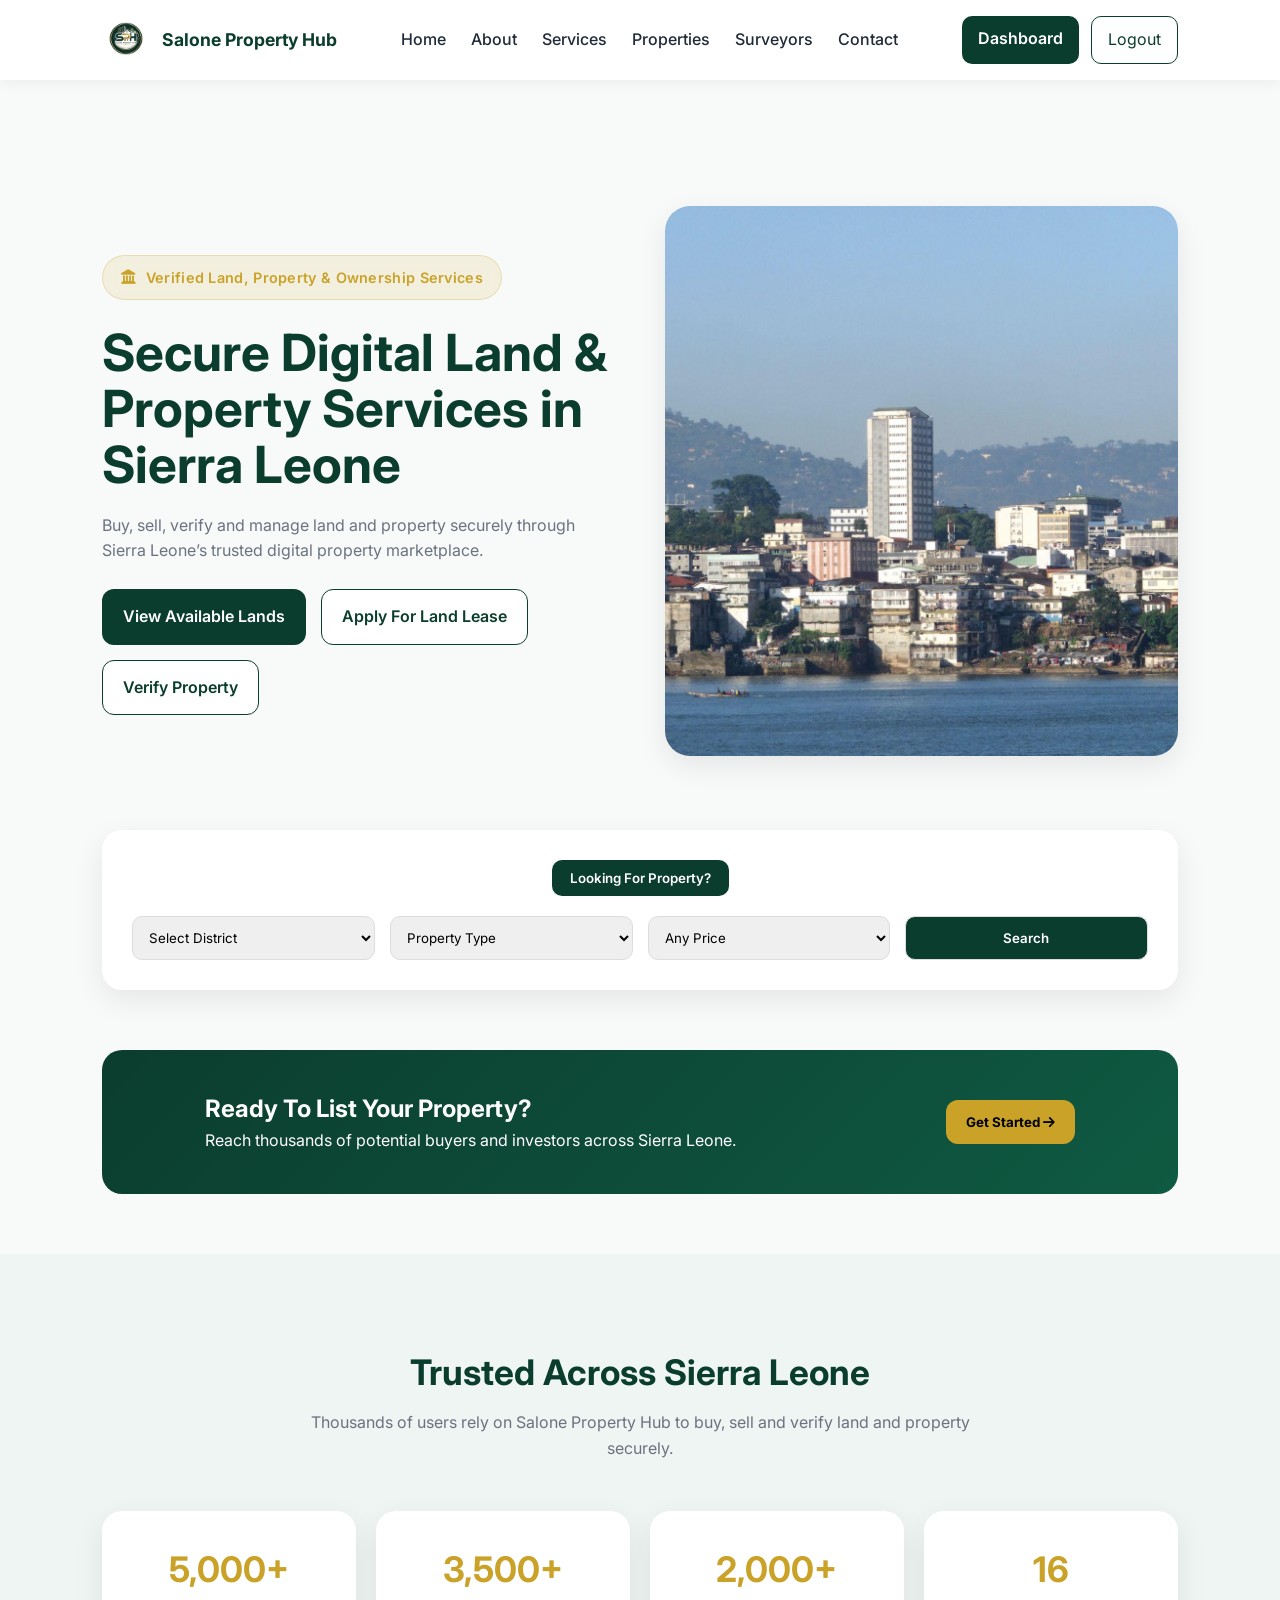
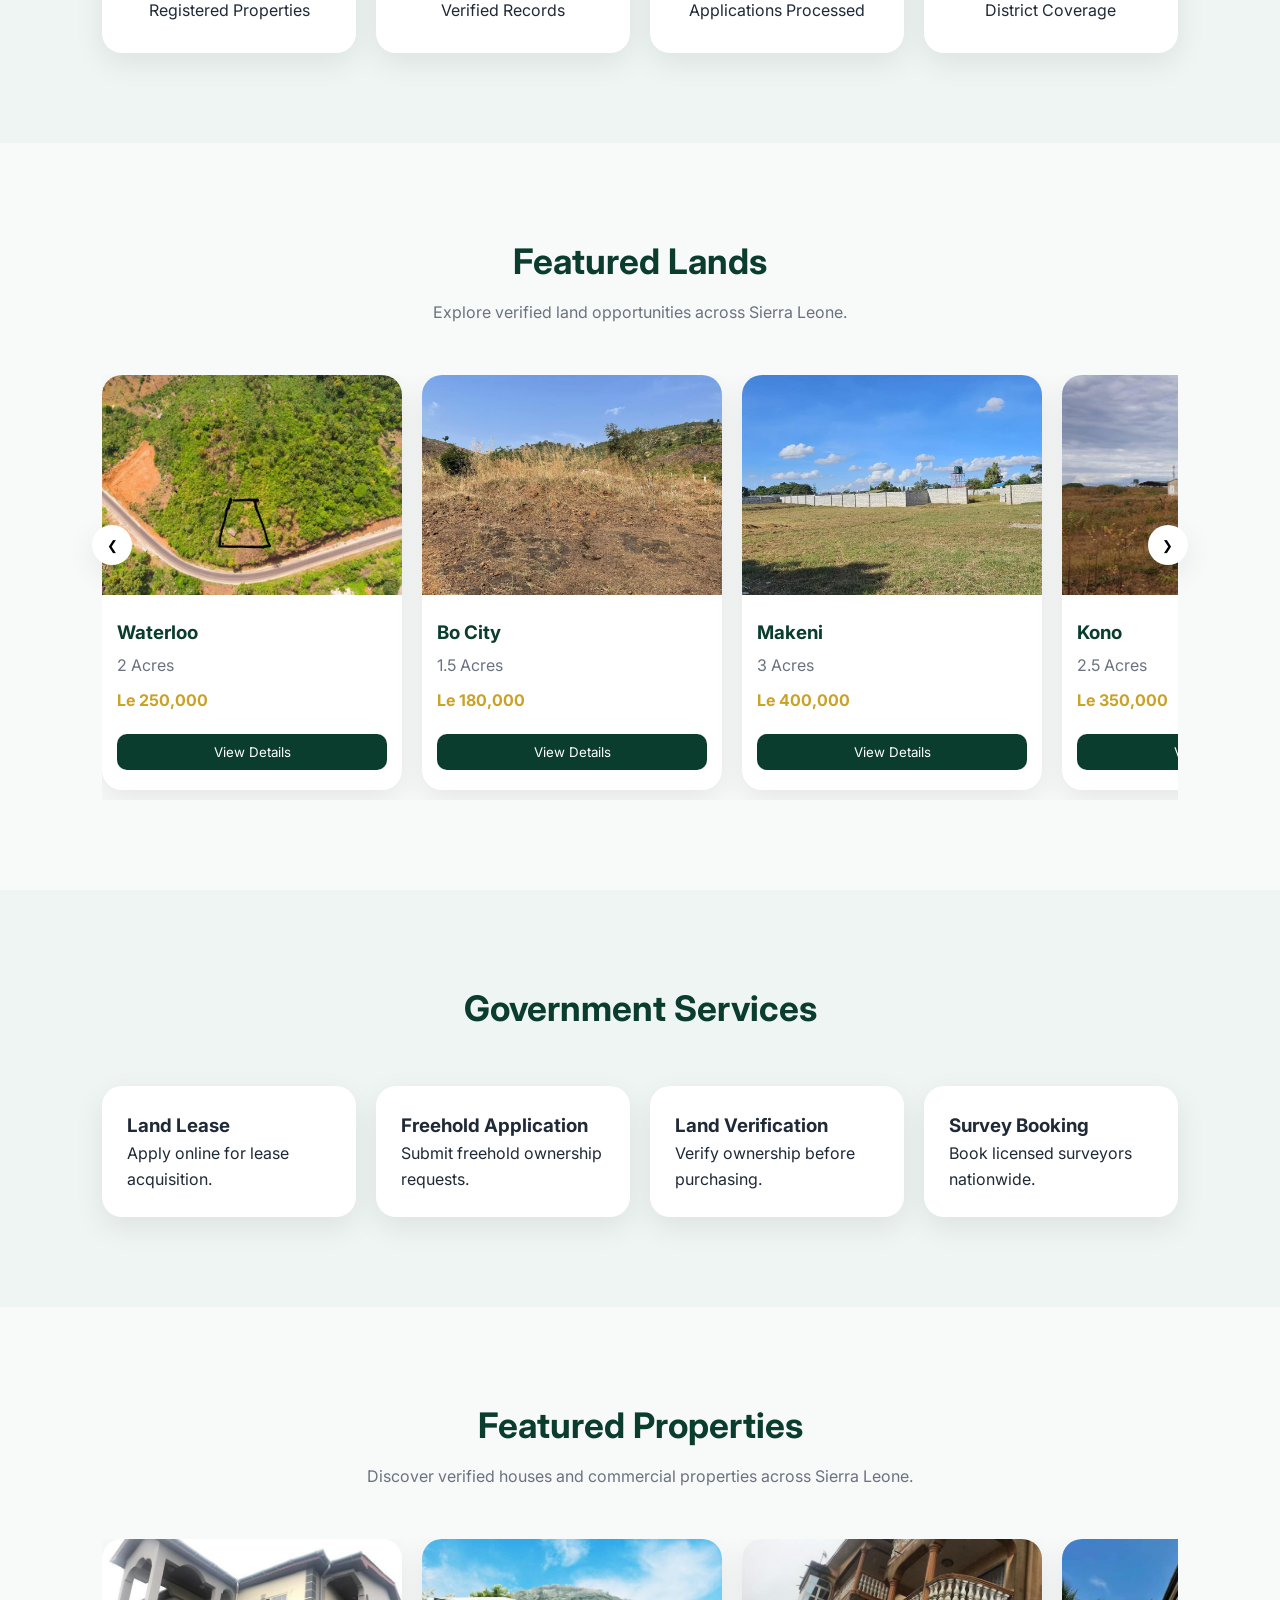
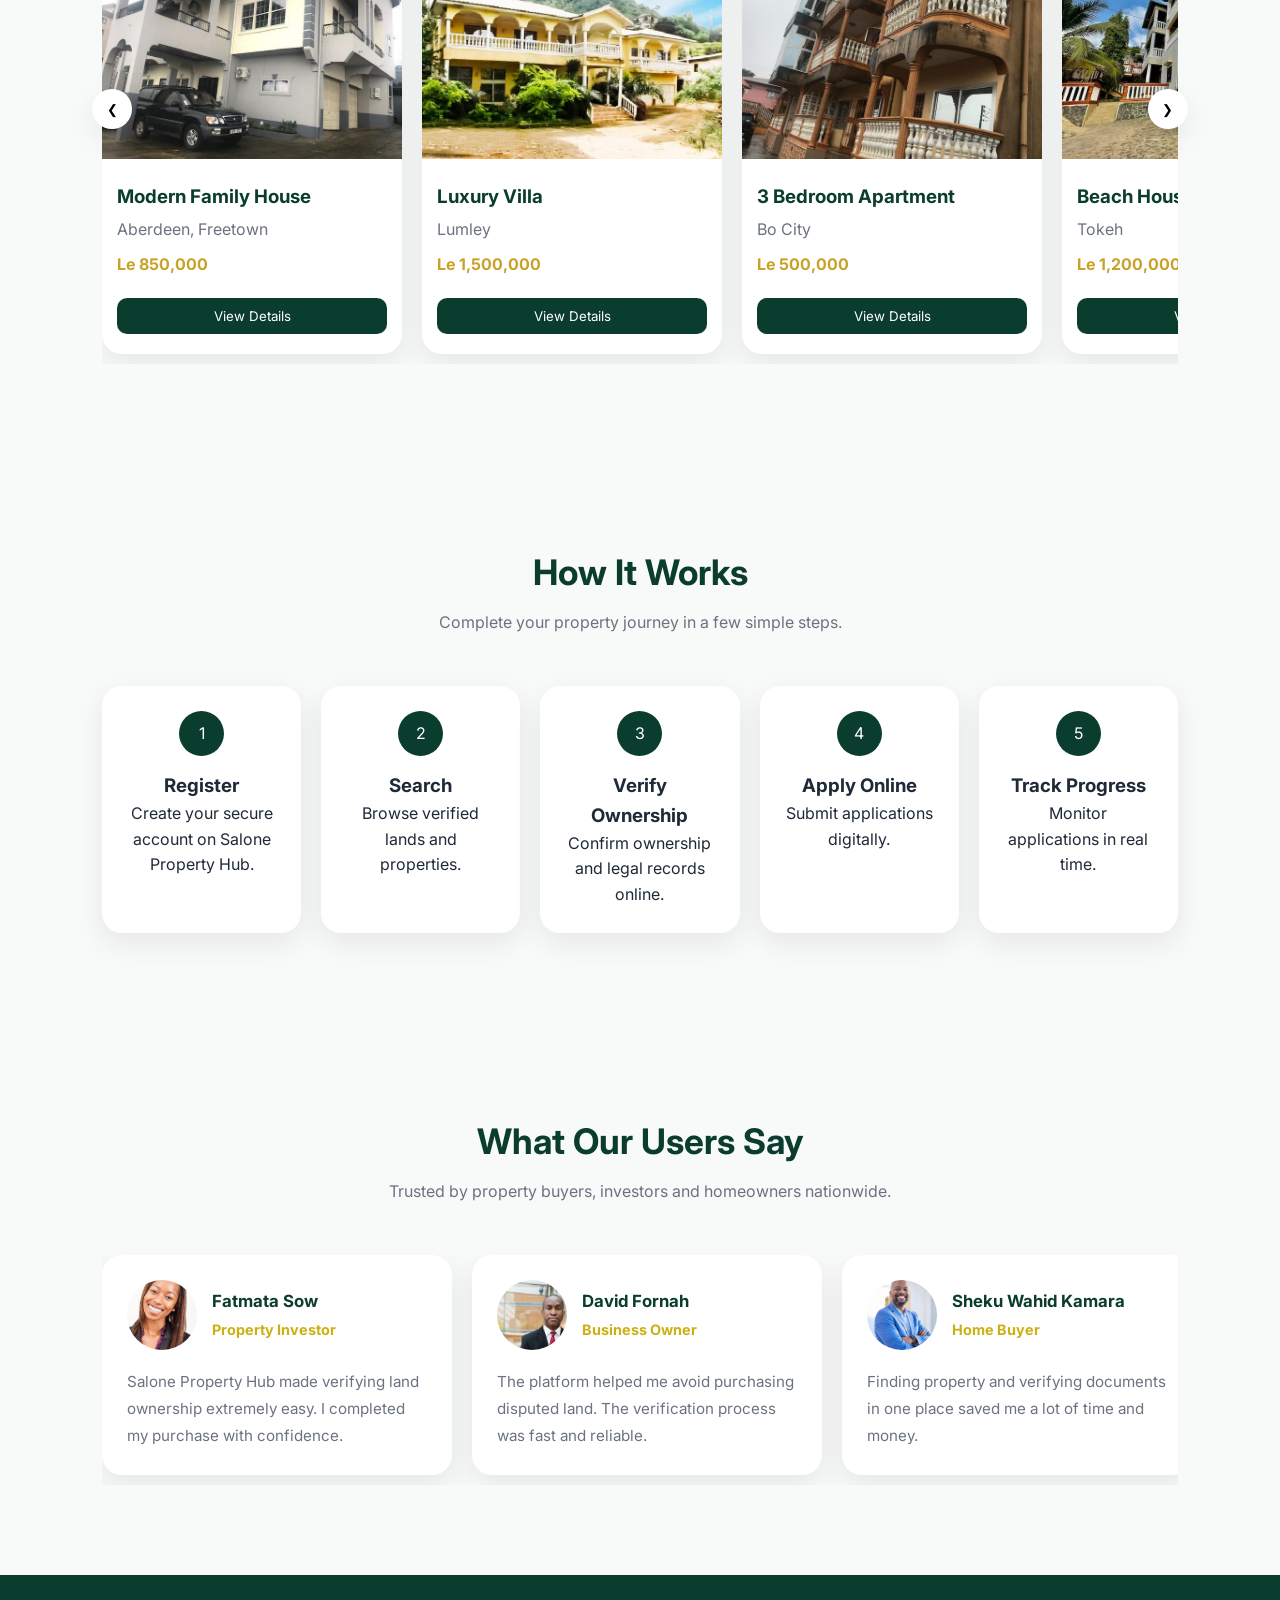
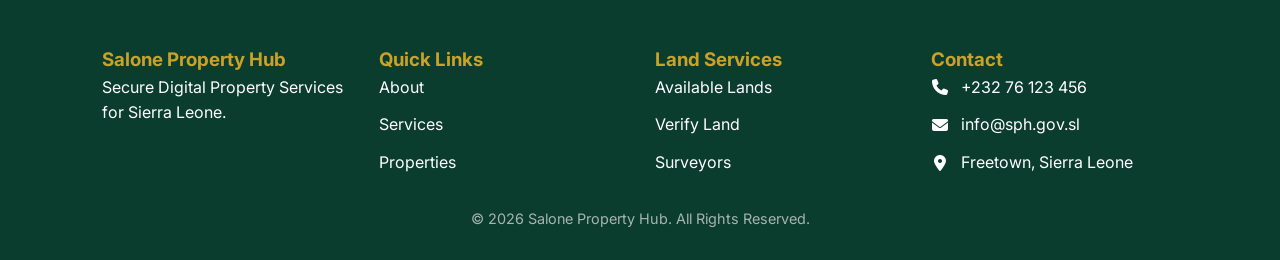
==== index.html @ 492e8870 "Complete Salone Property Hub platform with responsive pages, property listings, surveyor directory, " ====
<!DOCTYPE html>
<html lang="en">
<head>
    <meta charset="UTF-8">
    <meta name="viewport" content="width=device-width, initial-scale=1.0">
    <title>Salone Property Hub | Home</title>

    <link rel="stylesheet" href="css/index.css">
    <link rel="stylesheet" href="https://cdnjs.cloudflare.com/ajax/libs/font-awesome/6.5.1/css/all.min.css">
    <link href="https://fonts.googleapis.com/css2?family=Inter:wght@300;400;500;600;700;800&display=swap" rel="stylesheet">
</head>
<body>

<!-- ================= NAVBAR ================= -->

<header>

    <nav class="navbar">

        <a href="index.html" class="logo-area">
            <img src="images/logo.png" alt="SPH Logo">
            <span>Salone Property Hub</span>
        </a>

        <button class="hamburger" aria-label="Toggle navigation">
            <span></span>
            <span></span>
            <span></span>
        </button>

        <ul class="nav-links">
            <li><a class="hov" href="index.html" class="active">Home</a></li>
            <li><a class="hov" href="about.html">About</a></li>
            <li><a class="hov" href="services.html">Services</a></li>
            <li><a class="hov" href="properties.html">Properties</a></li>
            <li><a class="hov" href="surveyors.html">Surveyors</a></li>
            <li><a class="hov" href="contact.html">Contact</a></li>
            <li class="nav-buttons-mobile">
                <a href="#" class="dashboard-btn">Dashboard</a>
                <a href="login.html" class="logout-btn">Logout</a>
            </li>
        </ul>

        <div class="nav-buttons">
            <a href="#" class="dashboard-btn">Dashboard</a>
            <a href="login.html" class="logout-btn">Logout</a>
        </div>

    </nav>

</header>

<!-- ================= HERO ================= -->

<section class="hero">

    <div class="hero-content">

        <span class="hero-badge">
            <i class="fa-solid fa-landmark"></i>
            Verified Land, Property & Ownership Services
        </span>

        <h1>
            Secure Digital Land & Property Services
            in Sierra Leone
        </h1>

        <p>
            Buy, sell, verify and manage land and property securely through Sierra Leone’s trusted digital property marketplace.
        </p>

        <div class="hero-buttons">

            <a href="#featured-lands" class="primary-btn">
                View Available Lands
            </a>

            <a href="services.html" class="secondary-btn">
                Apply For Land Lease
            </a>

            <a href="verify.html" class="secondary-btn">
                Verify Property
            </a>

        </div>

    </div>

    <div class="hero-image">
        <img src="./images/home/hero 3.jpg" alt="Sierra Leone Landscape">
    </div>

</section>

<!-- ================= SEARCH SECTION ================= -->

<section class="property-search">

    <div class="search-tabs">
        <button class="active">
            Looking For Property?
        </button>
    </div>

    <div class="search-form">

        <select>
            <option>Select District</option>
            <option>Western Urban</option>
            <option>Western Rural</option>
            <option>Bo</option>
            <option>Bombali</option>
            <option>Bonthe</option>
            <option>Falaba</option>
            <option>Kailahun</option>
            <option>Kambia</option>
            <option>Karene</option>
            <option>Kenema</option>
            <option>Koinadugu</option>
            <option>Kono</option>
            <option>Moyamba</option>
            <option>Port Loko</option>
            <option>Pujehun</option>
            <option>Tonkolili</option>
        </select>

        <select>
            <option>Property Type</option>
            <option>Land</option>
            <option>House</option>
        </select>

        <select>
            <option>Any Price</option>
            <option>Below Le 100,000</option>
            <option>Le 100,000 - 500,000</option>
            <option>Le 500,000+</option>
        </select>

        <button class="search-btn">
            Search
        </button>

    </div>

</section>

<!-- ================= LIST PROPERTY CTA ================= -->

<section class="list-property">

    <div>
        <h2>Ready To List Your Property?</h2>

        <p>
            Reach thousands of potential buyers and investors across Sierra Leone.
        </p>
    </div>

    <button id="openListingModal">
        Get Started
        <i class="fa-solid fa-arrow-right"></i>
    </button>

</section>

<!-- ================= STATS ================= -->

<section class="stats-wrapper">

    <div class="section-header">

        <h2>Trusted Across Sierra Leone</h2>

        <p>
            Thousands of users rely on Salone Property Hub to buy, sell and verify land and property securely.
        </p>

    </div>

    <div class="stats-section">

        <div class="stat-card">
            <h2>5,000+</h2>
            <p>Registered Properties</p>
        </div>

        <div class="stat-card">
            <h2>3,500+</h2>
            <p>Verified Records</p>
        </div>

        <div class="stat-card">
            <h2>2,000+</h2>
            <p>Applications Processed</p>
        </div>

        <div class="stat-card">
            <h2>16</h2>
            <p>District Coverage</p>
        </div>

    </div>

</section>

<!-- ================= FEATURED LANDS ================= -->

<section id="featured-lands" class="featured-lands">

    <div class="section-header">

        <h2>Featured Lands</h2>

        <p>
            Explore verified land opportunities across Sierra Leone.
        </p>

    </div>

    <div class="slider-wrapper">

        <button class="slide-btn land-prev">
            &#10094;
        </button>

        <div class="land-slider">

            <!-- LAND 1 -->
            <div class="land-card">
                <img src="./images/home/land 1.jpg" alt="">
                <h3>Waterloo</h3>
                <p>2 Acres</p>
                <span>Le 250,000</span>
                <button class="details-btn">View Details</button>
            </div>

            <!-- LAND 2 -->
            <div class="land-card">
                <img src="./images/home/land 2.jpg" alt="">
                <h3>Bo City</h3>
                <p>1.5 Acres</p>
                <span>Le 180,000</span>
                <button class="details-btn">View Details</button>
            </div>

            <!-- LAND 3 -->
            <div class="land-card">
                <img src="./images/home/land 3.jpg" alt="">
                <h3>Makeni</h3>
                <p>3 Acres</p>
                <span>Le 400,000</span>
                <button class="details-btn">View Details</button>
            </div>

            <!-- LAND 4 -->
            <div class="land-card">
                <img src="./images/home/land 4.jpg" alt="">
                <h3>Kono</h3>
                <p>2.5 Acres</p>
                <span>Le 350,000</span>
                <button class="details-btn">View Details</button>
            </div>

            <!-- LAND 5 -->
            <div class="land-card">
                <img src="./images/home/land 5.jpg" alt="">
                <h3>Kenema</h3>
                <p>4 Acres</p>
                <span>Le 450,000</span>
                <button class="details-btn">View Details</button>
            </div>

            <!-- LAND 6 -->
            <div class="land-card">
                <img src="./images/home/land 6.jpg" alt="">
                <h3>Port Loko</h3>
                <p>1 Acre</p>
                <span>Le 150,000</span>
                <button class="details-btn">View Details</button>
            </div>

        </div>

        <button class="slide-btn land-next">
            &#10095;
        </button>

    </div>

</section>

<!-- ================= GOVERNMENT SERVICES ================= -->

<section class="services-section">

    <div class="section-header">
        <h2>Government Services</h2>
    </div>

    <div class="services-grid">

        <div class="service-card">
            <h3>Land Lease</h3>
            <p>Apply online for lease acquisition.</p>
        </div>

        <div class="service-card">
            <h3>Freehold Application</h3>
            <p>Submit freehold ownership requests.</p>
        </div>

        <div class="service-card">
            <h3>Land Verification</h3>
            <p>Verify ownership before purchasing.</p>
        </div>

        <div class="service-card">
            <h3>Survey Booking</h3>
            <p>Book licensed surveyors nationwide.</p>
        </div>

    </div>

</section>

<!-- ================= FEATURED PROPERTIES ================= -->

<section class="featured-properties">

    <div class="section-header">

        <h2>Featured Properties</h2>
        <p>
            Discover verified houses and commercial properties across Sierra Leone.
        </p>
        
        <a  href="properties.html" class="view-more">
            View More →
        </a>

    </div>

    <div class="slider-wrapper">

        <button class="slide-btn property-prev">
            &#10094;
        </button>

        <div class="property-slider">

            <div class="property-card">
                <img src="images/home/property 1.jpg" alt="">
                <h3>Modern Family House</h3>
                <p>Aberdeen, Freetown</p>
                <span>Le 850,000</span>
                <button class="details-btn">View Details</button>
            </div>

            <div class="property-card">
                <img src="images/home/property 2.jpg" alt="">
                <h3>Luxury Villa</h3>
                <p>Lumley</p>
                <span>Le 1,500,000</span>
                <button class="details-btn">View Details</button>
            </div>

            <div class="property-card">
                <img src="images/home/property 3.jpg" alt="">
                <h3>3 Bedroom Apartment</h3>
                <p>Bo City</p>
                <span>Le 500,000</span>
                <button class="details-btn">View Details</button>
            </div>

            <div class="property-card">
                <img src="images/home/property 4.jpg" alt="">
                <h3>Beach House</h3>
                <p>Tokeh</p>
                <span>Le 1,200,000</span>
                <button class="details-btn">View Details</button>
            </div>

            <div class="property-card">
                <img src="images/home/property 5.jpg" alt="">
                <h3>Executive Duplex</h3>
                <p>Hill Station</p>
                <span>Le 950,000</span>
                <button class="details-btn">View Details</button>
            </div>

            <div class="property-card">
                <img src="images/home/property 6.jpg" alt="">
                <h3>Commercial Building</h3>
                <p>Central Freetown</p>
                <span>Le 2,500,000</span>
                <button class="details-btn">View Details</button>
            </div>

        </div>

        <button class="slide-btn property-next">
            &#10095;
        </button>

    </div>

</section>

<!-- ================= HOW IT WORKS ================= -->

<section class="how-it-works">

    <div class="section-header">
        <h2>How It Works</h2>
        <p>
            Complete your property journey in a few simple steps.
        </p>
    </div>

    <div class="steps">

        <div class="step-card">
            <span>1</span>
            <h3>Register</h3>
            <p>Create your secure account on Salone Property Hub.</p>
        </div>

        <div class="step-card">
            <span>2</span>
            <h3>Search</h3>
            <p>Browse verified lands and properties.</p>
        </div>

        <div class="step-card">
            <span>3</span>
            <h3>Verify Ownership</h3>
            <p>Confirm ownership and legal records online.</p>
        </div>

        <div class="step-card">
            <span>4</span>
            <h3>Apply Online</h3>
            <p>Submit applications digitally.</p>
        </div>

        <div class="step-card">
            <span>5</span>
            <h3>Track Progress</h3>
            <p>Monitor applications in real time.</p>
        </div>

    </div>

</section>

<!-- ================= TESTIMONIALS ================= -->

<section class="testimonials">

    <div class="section-header">

        <h2>What Our Users Say</h2>

        <p>
            Trusted by property buyers, investors and homeowners nationwide.
        </p>

    </div>

    <div class="testimonial-slider">

        <div class="testimonial-card">

            <div class="testimonial-header">

                <img src="images/home/user 1.jpg" alt="">

                <div class="testimonial-user">
                    <h4>Fatmata Sow</h4>
                    <span><b style="color: rgba(201, 171, 5, 0.945);">Property Investor</b></span>
                </div>

            </div>

            <p>
                Salone Property Hub made verifying land ownership extremely easy.
                I completed my purchase with confidence.
            </p>

        </div>

        <div class="testimonial-card">
            <div class="testimonial-header">
                <img src="images/home/user 2.jpg" alt="">

                <div class="testimonial-user">
                    <h4>David Fornah</h4>
                    <span><b style="color: rgba(201, 171, 5, 0.945);">Business Owner</b></span>
                </div>
            </div>
            
            <p>
                The platform helped me avoid purchasing disputed land.
                The verification process was fast and reliable.
            </p>

        </div>

        <div class="testimonial-card">
            <div class="testimonial-header">
                <img src="images/home/user 3.jpg" alt="">
                <div class="testimonial-user">
                    <h4>Sheku Wahid Kamara</h4>
                    <span><b style="color: rgba(201, 171, 5, 0.945);">Home Buyer</b></span>
                </div>
            </div>

            <p>
                Finding property and verifying documents in one place
                saved me a lot of time and money.
            </p>

        </div>

        <div class="testimonial-card">
            <div class="testimonial-header">    
                <img src="./images/home/user4.jpg" alt="">

                <div class="testimonial-user">
                    <h4>Joseph Bangura</h4>
                    <span><b style="color: rgba(201, 171, 5, 0.945);">Land Owner</b></span>
                </div>
            </div>

            <p>
                Listing my property was simple and I received inquiries
                within a few days.
            </p>

        </div>

    </div>

</section>

<!-- ================= FOOTER ================= -->

<footer>

    <div class="footer-grid">

        <div>

            <h3>Salone Property Hub</h3>

            <p>
                Secure Digital Property Services for Sierra Leone.
            </p>

        </div>

        <div>

            <h3>Quick Links</h3>

            <a href="about.html">About</a>
            <a href="services.html">Services</a>
            <a href="properties.html">Properties</a>

        </div>

        <div>

            <h3>Land Services</h3>

            <a href="lands.html">Available Lands</a>
            <a href="verify.html">Verify Land</a>
            <a href="surveyors.html">Surveyors</a>

        </div>

        <div>

            <h3>Contact</h3>

            <div class="contact-item">
                <i class="fa-solid fa-phone"></i>
                <span>+232 76 123 456</span>
            </div>

            <div class="contact-item">
                <i class="fa-solid fa-envelope"></i>
                <span>info@sph.gov.sl</span>
            </div>

            <div class="contact-item">
                <i class="fa-solid fa-location-dot"></i>
                <span>Freetown, Sierra Leone</span>
            </div>

        </div>

    </div>

    <div class="copyright">
        © 2026 Salone Property Hub. All Rights Reserved.
    </div>

</footer>

<!-- ================= LAND DETAILS MODAL ================= -->

<div class="modal" id="landModal">

    <div class="modal-content large-modal">

        <span class="close-modal">&times;</span>

        <img
            id="landModalImage"
            src="images/lands/land1.jpg"
            alt="Land Image"
        >

        <div class="modal-details">

            <h2 id="landTitle">
                Waterloo Development Land
            </h2>

            <div class="detail-grid">

                <div>
                    <strong>Location:</strong>
                    <span id="landLocation">
                        Waterloo, Western Rural
                    </span>
                </div>

                <div>
                    <strong>Price:</strong>
                    <span id="landPrice">
                        Le 250,000
                    </span>
                </div>

                <div>
                    <strong>Size:</strong>
                    <span id="landSize">
                        2 Acres
                    </span>
                </div>

                <div>
                    <strong>Status:</strong>
                    <span id="landStatus">
                        Available
                    </span>
                </div>

            </div>

            <h3>Description</h3>

            <p id="landDescription">

                Prime development land situated in Waterloo with
                excellent road access, verified ownership documents,
                survey plan and strong investment potential.

            </p>

            <h3>Features</h3>

            <ul>

                <li>Verified Ownership Documents</li>
                <li>Survey Plan Available</li>
                <li>Road Access</li>
                <li>Electricity Available</li>
                <li>Suitable For Residential Development</li>
                <li>Government Approved Area</li>

            </ul>

            <h3>Owner Information</h3>

            <div class="seller-info">

                <p>
                    <strong>Owner:</strong>
                    Ibrahim Sesay
                </p>

                <p>
                    <strong>Phone:</strong>
                    +232 76 123456
                </p>

                <p>
                    <strong>Email:</strong>
                    ibrahimsesay@gmail.com
                </p>

            </div>

            <div class="contact-actions">

                <a href="tel:+23276123456" class="call-btn">
                    Call Owner
                </a>

                <a href="mailto:ibrahimsesay@gmail.com" class="email-btn">
                    Email Owner
                </a>

            </div>

        </div>

    </div>

</div>

<!-- ================= PROPERTY DETAILS MODAL ================= -->

<div class="modal" id="propertyModal">

    <div class="modal-content large-modal">

        <span class="close-modal">&times;</span>

        <img
            id="propertyModalImage"
            src="images/properties/property1.jpg"
            alt="Property Image"
        >

        <div class="modal-details">

            <h2 id="propertyTitle">
                Modern Family House
            </h2>

            <div class="detail-grid">

                <div>
                    <strong>Location:</strong>
                    <span id="propertyLocation">
                        Aberdeen, Freetown
                    </span>
                </div>

                <div>
                    <strong>Price:</strong>
                    <span id="propertyPrice">
                        Le 850,000
                    </span>
                </div>

                <div>
                    <strong>Bedrooms:</strong>
                    <span id="propertyBedrooms">
                        4 Bedrooms
                    </span>
                </div>

                <div>
                    <strong>Bathrooms:</strong>
                    <span id="propertyBathrooms">
                        3 Bathrooms
                    </span>
                </div>

            </div>

            <h3>Description</h3>

            <p id="propertyDescription">

                Beautiful family residence located in Aberdeen.
                Features spacious living areas, modern kitchen,
                secure compound, parking area and uninterrupted
                water supply.

            </p>

            <h3>Property Features</h3>

            <ul id="propertyFeatures">

                <li>Verified Ownership Documents</li>

                <li>Secure Residential Community</li>

                <li>Reliable Water Supply</li>

                <li>Stable Electricity Connection</li>

                <li>Motorable Access Road</li>

                <li>Private Compound</li>

                <li>Excellent Investment Potential</li>

                <li>Ready For Immediate Occupancy</li>

            </ul>

            <h3>Seller Information</h3>

            <div class="seller-info">

                <p>
                    <strong>Seller:</strong>
                    Mariama Kamara
                </p>

                <p>
                    <strong>Phone:</strong>
                    +232 78 654321
                </p>

                <p>
                    <strong>Email:</strong>
                    mariamakamara@gmail.com
                </p>

            </div>

            <div class="contact-actions">

                <a href="tel:+23278654321" class="call-btn">
                    Call Seller
                </a>

                <a href="mailto:mariamakamara@gmail.com" class="email-btn">
                    Email Seller
                </a>

            </div>

        </div>

    </div>

</div>

<!-- ================= PROPERTY LISTING MODAL ================= -->

<div class="modal" id="listingModal">

    <div class="modal-content listing-modal">

        <span class="close-listing">&times;</span>

        <h2>List Your Property</h2>

        <p>
            Complete the form below to advertise your land or property.
        </p>

        <form id="listingForm">

            <div class="form-row">

                <div class="form-group">

                    <label>Full Name</label>

                    <input
                        type="text"
                        placeholder="Enter Full Name"
                    >

                </div>

                <div class="form-group">

                    <label>Phone Number</label>

                    <input
                        type="tel"
                        placeholder="+232"
                    >

                </div>

            </div>

            <div class="form-group">

                <label>Email Address</label>

                <input
                    type="email"
                    placeholder="Enter Email Address"
                >

            </div>

            <div class="form-group">

                <label>Property Title</label>

                <input
                    type="text"
                    placeholder="e.g. Luxury Villa"
                >

            </div>

            <div class="form-row">

                <div class="form-group">

                    <label>Property Type</label>

                    <select>

                        <option>Select Type</option>
                        <option>Land</option>
                        <option>House</option>

                    </select>

                </div>

                <div class="form-group">

                    <label>District</label>

                    <select>

                        <option>Select District</option>

                        <option>Western Urban</option>
                        <option>Western Rural</option>
                        <option>Bo</option>
                        <option>Bombali</option>
                        <option>Bonthe</option>
                        <option>Falaba</option>
                        <option>Kailahun</option>
                        <option>Kambia</option>
                        <option>Karene</option>
                        <option>Kenema</option>
                        <option>Koinadugu</option>
                        <option>Kono</option>
                        <option>Moyamba</option>
                        <option>Port Loko</option>
                        <option>Pujehun</option>
                        <option>Tonkolili</option>

                    </select>

                </div>

            </div>

            <div class="form-group">

                <label>Specific Location</label>

                <input
                    type="text"
                    placeholder="Enter Exact Location"
                >

            </div>

            <div class="form-row">

                <div class="form-group">

                    <label>Price</label>

                    <input
                        type="number"
                        placeholder="Property Price"
                    >

                </div>

                <div class="form-group">

                    <label>Size</label>

                    <input
                        type="text"
                        placeholder="e.g. 2 Acres"
                    >

                </div>

            </div>

            <div class="form-group">

                <label>Description</label>

                <textarea
                    rows="5"
                    placeholder="Describe your property"
                ></textarea>

            </div>

            <div class="form-group">

                <label>Upload Property Image</label>

                <input type="file">

            </div>

            <div class="form-group">

                <label>Upload Ownership Document</label>

                <input type="file">

            </div>

            <button
                type="submit"
                class="primary-btn full-btn"
            >
                Submit Property
            </button>

        </form>

    </div>

</div>

<script src="js/home.js"></script>

</body>
</html>
---- css/index.css ----
/* =========================
   GLOBAL RESET & BASE
========================= */

*{
    margin:0;
    padding:0;
    box-sizing:border-box;
    font-family:'Inter',sans-serif;
}

:root{
    --primary:#0B3D2E;
    --primary-light:#0F5A42;
    --gold:#C9A227;

    --bg:#F8FAF9;
    --section:#EEF5F2;
    --white:#ffffff;

    --text:#1F2937;
    --text-light:#6B7280;

    --shadow:0 10px 30px rgba(0,0,0,0.08);
    --shadow-hover:0 18px 45px rgba(0,0,0,0.15);

    --radius:18px;
    --transition:all .3s ease;
}

html{
    scroll-behavior:smooth;
}

body{
    background:var(--bg);
    color:var(--text);
    line-height:1.6;
}

/* =========================
   GENERAL SECTIONS
========================= */

section{
    padding:90px 8%;
}

.section-header{
    text-align:center;
    margin-bottom:50px;
}

.property-header{
    position:relative;
    text-align:center;
    margin-bottom:50px;
}

.property-header h2{
    margin-bottom:10px;
}

.view-more{
    position:absolute;
    right:0;
    top:0;

    text-decoration:none;

    background:var(--primary);
    color:#fff;

    padding:8px 14px;

    border-radius:8px;

    font-size:.8rem;
    font-weight:600;

    line-height:1;

    transition:var(--transition);
}

.view-more:hover{
    background:var(--primary-light);
    transform:translateY(-2px);
}
.section-header h2{
    font-size:2.2rem;
    color:var(--primary);
    margin-bottom:10px;
}

.section-header p{
    color:var(--text-light);
    max-width:700px;
    margin:0 auto;
}

/* =========================
   BUTTONS
========================= */

.primary-btn,
.secondary-btn,
.dashboard-btn,
.logout-btn,
.details-btn,
.search-btn,
.call-btn,
.email-btn{
    transition:var(--transition);
}

.primary-btn{
    background:var(--primary);
    color:white;
    padding:14px 20px;
    border-radius:12px;
    text-decoration:none;
    font-weight:600;
    display:inline-block;
    border:1px solid transparent;
}

.primary-btn:hover{
    background:var(--primary-light);
    transform:translateY(-3px);
    box-shadow:var(--shadow);
}

.secondary-btn{
    background:white;
    color:var(--primary);
    border:1px solid var(--primary);
    padding:14px 20px;
    border-radius:12px;
    font-weight:600;
    text-decoration:none;
}

.secondary-btn:hover{
    background:var(--primary);
    color:white;
    transform:translateY(-3px);
}

/* =========================
   NAVBAR
========================= */

header{
    position:sticky;
    top:0;
    z-index:9999;
    background:white;
    box-shadow:0 2px 15px rgba(0,0,0,0.06);
}

.navbar{
    height:80px;
    display:flex;
    justify-content:space-between;
    align-items:center;
    padding:0 8%;
}

.logo-area{
    display:flex;
    align-items:center;
    gap:12px;
    text-decoration:none;
}

.logo-area img{
    width:48px;
    height:48px;
    border-radius:50%;
    object-fit:cover;
}

.logo-area span{
    font-weight:700;
    color:var(--primary);
    font-size:1.1rem;
}

.nav-links{
    display:flex;
    gap:25px;
    list-style:none;
}

.nav-links a{
    text-decoration:none;
    color:var(--text);
    font-weight:500;
    position:relative;
}

.nav-links a::after{
    content:"";
    position:absolute;
    left:0;
    bottom:-5px;
    width:0;
    height:2px;
    background:var(--gold);
    transition:var(--transition);
}

.nav-links > li > a.hov:hover::after,
.nav-links .active::after{
    width:100%;
}

.nav-links > li > a.hov:hover,
.nav-links .active{
    color:var(--gold);
}

.nav-buttons{
    display:flex;
    gap:12px;
}

.nav-buttons-mobile{
    display:none;
    flex-direction:column;
    gap:10px;
    margin-top:20px;
}

.nav-buttons-mobile a{
    text-align:center;
    display:block;
}

.hamburger{
    display:none;
    flex-direction:column;
    justify-content:space-between;
    width:30px;
    height:24px;
    background:none;
    border:none;
    cursor:pointer;
    padding:0;
    z-index:1001;
}

.hamburger span{
    width:100%;
    height:3px;
    background:var(--primary);
    border-radius:3px;
    transition:var(--transition);
}

.hamburger.active span:nth-child(1){
    transform:rotate(45deg) translate(6px, 6px);
}

.hamburger.active span:nth-child(2){
    opacity:0;
}

.hamburger.active span:nth-child(3){
    transform:rotate(-45deg) translate(6px, -6px);
}

.dashboard-btn{
    background:var(--primary);
    color:white;
    padding:10px 16px;
    border-radius:10px;
    text-decoration:none;
    font-weight:600;
}

.nav-buttons-mobile .dashboard-btn{
    color:white;
}

.logout-btn{
    border:1px solid var(--primary);
    color:var(--primary);
    padding:10px 16px;
    border-radius:10px;
    text-decoration:none;
}

.dashboard-btn:hover,
.logout-btn:hover{
    transform:translateY(-2px);
}

/* =========================
   HERO
========================= */

.hero{
    display:grid;
    grid-template-columns:1fr 1fr;
    gap:50px;
    align-items:center;
    min-height:90vh;
}

.hero-badge{
    display:inline-flex;
    align-items:center;
    gap:10px;

    padding:10px 18px;

    background:rgba(201,162,39,0.12);

    border:1px solid rgba(201,162,39,0.25);

    color:var(--gold);

    border-radius:50px;

    font-size:.9rem;
    font-weight:600;
    letter-spacing:.3px;

    margin-bottom:24px;

    backdrop-filter:blur(8px);
}

.hero-badge i{
    font-size:.9rem;
}

.hero h1{
    font-size:3.2rem;
    line-height:1.1;
    color:var(--primary);
    margin-bottom:20px;
}

.hero p{
    color:var(--text-light);
    margin-bottom:25px;
}

.hero-buttons{
    display:flex;
    flex-wrap:wrap;
    gap:15px;
}

.hero-image img{
    width:100%;
    height:550px;
    object-fit:cover;
    border-radius:25px;
    box-shadow:var(--shadow);
    transition:transform .5s ease;
}

.hero-image img:hover{
    transform:scale(1.03);
}

/* =========================
   SEARCH SECTION
========================= */

.property-search{
    background:white;
    border-radius:20px;
    box-shadow:var(--shadow);
    padding:30px;
    margin:0 8%;
    margin-top:-60px;
    position:relative;
    z-index:10;
}

.search-tabs{
    display:flex;
    justify-content:center;
    margin-bottom:20px;
}

.search-tabs button{
    padding:10px 18px;
    border:none;
    background:var(--section);
    border-radius:10px;
    font-weight:600;
    cursor:pointer;
}

.search-tabs .active{
    background:var(--primary);
    color:white;
}

.search-form{
    display:grid;
    grid-template-columns:repeat(4,1fr);
    gap:15px;
}

.search-form select,
.search-form button{
    padding:12px;
    border-radius:10px;
    border:1px solid #ddd;
}

.search-btn{
    background:var(--primary);
    color:white;
    font-weight:600;
    cursor:pointer;
}

.search-btn:hover{
    background:var(--primary-light);
}

/* =========================
   LIST PROPERTY CTA
========================= */

.list-property{
    display:flex;
    justify-content:space-between;
    align-items:center;
    background:linear-gradient(135deg,var(--primary),var(--primary-light));
    color:white;
    padding:40px 8%;
    border-radius:20px;
    margin:60px 8%;
}

.list-property button{
    background:var(--gold);
    border:none;
    padding:14px 20px;
    border-radius:12px;
    font-weight:700;
    cursor:pointer;
    transition:var(--transition);
}

.list-property button:hover{
    background:#E8BC3B;
    transform:translateY(-3px);
}

/* =========================
   STATS
========================= */

.stats-wrapper{
    background:var(--section);
}

.stats-section{
    display:grid;
    grid-template-columns:repeat(4,1fr);
    gap:20px;
}

.stat-card{
    background:white;
    padding:30px;
    border-radius:20px;
    text-align:center;
    box-shadow:var(--shadow);
    transition:var(--transition);
}

.stat-card:hover{
    transform:translateY(-6px);
    box-shadow:var(--shadow-hover);
}

.stat-card h2{
    color:var(--gold);
    font-size:2.2rem;
}

/* =========================
   SLIDERS (LAND + PROPERTY)
========================= */

.slider-wrapper{
    position:relative;
}

.land-slider,
.property-slider{
    display:flex;
    gap:20px;
    overflow-x:auto;
    scroll-behavior:smooth;
    padding-bottom:10px;
}

.land-slider::-webkit-scrollbar,
.property-slider::-webkit-scrollbar{
    height:6px;
}

.slide-btn{
    position:absolute;
    top:40%;
    transform:translateY(-50%);
    background:white;
    border:none;
    width:40px;
    height:40px;
    border-radius:50%;
    box-shadow:var(--shadow);
    cursor:pointer;
    z-index:2;
}

.land-prev,
.property-prev{left:-10px;}
.land-next,
.property-next{right:-10px;}

/* =========================
   CARDS (LAND & PROPERTY)
========================= */

.land-card,
.property-card{
    min-width:300px;
    background:white;
    border-radius:20px;
    overflow:hidden;
    box-shadow:var(--shadow);
    transition:var(--transition);
}

.land-card:hover,
.property-card:hover{
    transform:translateY(-8px) scale(1.02);
    box-shadow:var(--shadow-hover);
}

.land-card img,
.property-card img{
    width:100%;
    height:220px;
    object-fit:cover;
}

.land-card h3,
.property-card h3{
    padding:15px 15px 5px;
    color:var(--primary);
}

.land-card p,
.property-card p{
    padding:0 15px;
    color:var(--text-light);
}

.land-card span,
.property-card span{
    display:block;
    padding:10px 15px;
    color:var(--gold);
    font-weight:700;
}

.details-btn{
    width:90%;
    margin:10px auto 20px;
    display:block;
    background:var(--primary);
    color:white;
    padding:10px;
    border-radius:10px;
    border:none;
    cursor:pointer;
}

.details-btn:hover{
    background:var(--primary-light);
}

/* =========================
   SERVICES
========================= */

.services-section{
    background:var(--section);
}

.services-grid{
    display:grid;
    grid-template-columns:repeat(4,1fr);
    gap:20px;
}

.service-card{
    background:white;
    padding:25px;
    border-radius:20px;
    box-shadow:var(--shadow);
    transition:var(--transition);
}

.service-card:hover{
    transform:translateY(-6px);
}

/* =========================
   HOW IT WORKS
========================= */

.steps{
    display:grid;
    grid-template-columns:repeat(5,1fr);
    gap:20px;
}

.step-card{
    background:white;
    padding:25px;
    text-align:center;
    border-radius:20px;
    box-shadow:var(--shadow);
    transition:var(--transition);
}

.step-card:hover{
    transform:translateY(-6px);
}

.step-card span{
    width:45px;
    height:45px;
    display:flex;
    align-items:center;
    justify-content:center;
    margin:0 auto 15px;
    background:var(--primary);
    color:white;
    border-radius:50%;
}
/* =========================
   TESTIMONIALS
========================= */

.testimonial-slider{
    display:flex;
    gap:20px;
    overflow-x:auto;
    scroll-behavior:smooth;
    padding-bottom:10px;
}

.testimonial-card{
    min-width:350px;
    background:white;
    padding:25px;
    border-radius:20px;
    box-shadow:var(--shadow);
    transition:var(--transition);
}

.testimonial-card:hover{
    transform:translateY(-6px);
    box-shadow:var(--shadow-hover);
}

/* Top Section */

.testimonial-header{
    display:flex;
    align-items:center;
    gap:15px;
    margin-bottom:18px;
}

.testimonial-header img{
    width:70px;
    height:70px;
    border-radius:50%;
    object-fit:cover;
    flex-shrink:0;
}

.testimonial-user{
    display:flex;
    flex-direction:column;
    justify-content:center;
}

.testimonial-user h4{
    color:var(--primary);
    font-size:1.05rem;
    margin-bottom:4px;
}

.testimonial-user span{
    color:var(--gold);
    font-size:.9rem;
    font-weight:600;
}

/* Testimonial Text */

.testimonial-card p{
    color:var(--text-light);
    line-height:1.8;
    font-size:.95rem;
}
/* =========================
   FOOTER
========================= */

footer{
    background: var(--primary);
    color:white;
    padding:70px 8% 30px;
}

.footer-grid{
    display:grid;
    grid-template-columns:repeat(4,1fr);
    gap:30px;
}

.footer-grid h3{
    color:var(--gold);
}

.copyright{
    text-align:center;
    margin-top:20px;
    font-size:.9rem;
    color:rgba(223, 223, 223, 0.736);
}

/* =========================
   FOOTER LINKS
========================= */

.footer-grid a{
    display:block;
    color:#ffffff;
    text-decoration:none;
    margin-bottom:12px;
    transition:var(--transition);
}

.footer-grid a:hover{
    color:var(--gold);
    padding-left:6px;
}

/* =========================
   CONTACT INFO
========================= */

.contact-item{
    display:flex;
    align-items:center;
    gap:12px;
    margin-bottom:12px;
    color:#ffffff;
}

.contact-item i{
    color: white;
    width:18px;
    text-align:center;
}

/* =====================================
   MODALS
===================================== */

.modal{
    display:none;
    position:fixed;
    inset:0;
    z-index:9999;

    background:rgba(0,0,0,.75);
    backdrop-filter:blur(6px);

    overflow-y:auto;

    animation:fadeOverlay .3s ease;
    padding:30px;
}

@keyframes fadeOverlay{
    from{
        opacity:0;
    }
    to{
        opacity:1;
    }
}

.modal-content{
    background:#fff;
    border-radius:24px;
    box-shadow:0 30px 80px rgba(0,0,0,.25);

    position:relative;

    animation:modalPop .35s ease;

    overflow:hidden;
}

@keyframes modalPop{
    from{
        opacity:0;
        transform:translateY(30px) scale(.97);
    }
    to{
        opacity:1;
        transform:translateY(0) scale(1);
    }
}

/* =====================================
   LAND + PROPERTY MODAL
===================================== */

.large-modal{
    width:100%;
    max-width:1000px;

    margin:40px auto;

    max-height:90vh;
    overflow-y:auto;

    scrollbar-width:thin;
}

.large-modal img{
    width:100%;
    height:420px;
    object-fit:cover;
    display:block;
}

.modal-details{
    padding:35px;
}

.modal-details h2{
    font-size:2rem;
    color:#0B3D2E;
    margin-bottom:10px;
}

.modal-details h3{
    margin-top:35px;
    margin-bottom:15px;

    color:#0B3D2E;

    font-size:1.15rem;
}

.modal-details p{
    color:#4B5563;
    line-height:1.8;
}

/* =====================================
   CLOSE BUTTON
===================================== */

.close-modal,
.close-listing{
    position:absolute;
    top:18px;
    right:18px;

    width:42px;
    height:42px;

    display:flex;
    align-items:center;
    justify-content:center;

    background:rgba(255,255,255,.95);

    border-radius:50%;

    cursor:pointer;

    font-size:1.5rem;
    font-weight:700;

    color:#0B3D2E;

    z-index:20;

    transition:.3s;
}

.close-modal:hover,
.close-listing:hover{
    transform:rotate(90deg);
}

/* =====================================
   DETAILS GRID
===================================== */

.detail-grid{
    display:grid;
    grid-template-columns:repeat(2,1fr);
    gap:18px;

    margin-top:25px;
    margin-bottom:30px;
}

.detail-grid div{
    background:#F8FAF9;

    border:1px solid #E5E7EB;

    border-radius:16px;

    padding:18px;
}

.detail-grid strong{
    display:block;

    color:#0B3D2E;

    margin-bottom:8px;

    font-size:.95rem;
}

.detail-grid span{
    color:#374151;
    font-weight:600;
}

/* =====================================
   PROPERTY & LAND FEATURES
===================================== */

#propertyFeatures,
#landFeatures{
    list-style:none;
    padding:0;
    margin-top:20px;

    display:grid;
    grid-template-columns:repeat(2,1fr);
    gap:14px;
}

#propertyFeatures li,
#landFeatures li{
    background:#F8FAF9;
    border:1px solid #E5E7EB;
    border-left:4px solid var(--primary);

    padding:16px 18px;

    border-radius:12px;

    color:#374151;
    font-weight:500;
    line-height:1.5;

    transition:.3s ease;
}

#propertyFeatures li:hover,
#landFeatures li:hover{
    transform:translateY(-2px);
    box-shadow:0 8px 20px rgba(0,0,0,.08);
}

/* =====================================
   OWNER CARD
===================================== */

.seller-info{
    background:#F8FAF9;

    border-left:5px solid #C9A227;

    border-radius:16px;

    padding:22px;

    margin-top:15px;
}

.seller-info p{
    margin-bottom:10px;
}

.seller-info p:last-child{
    margin-bottom:0;
}

/* =====================================
   CONTACT BUTTONS
===================================== */

.contact-actions{
    display:flex;
    gap:16px;

    margin-top:25px;

    flex-wrap:wrap;
}

.call-btn,
.email-btn{
    flex:1;
    min-width:220px;

    text-decoration:none;

    display:flex;
    align-items:center;
    justify-content:center;

    padding:15px 20px;

    border-radius:14px;

    font-weight:600;

    transition:.3s ease;
}

.call-btn{
    background:#0B3D2E;
    color:#fff;
}

.call-btn:hover{
    background:#0F5A42;
    transform:translateY(-3px);
}

.email-btn{
    background:#fff;

    border:2px solid #0B3D2E;

    color:#0B3D2E;
}

.email-btn:hover{
    background:#0B3D2E;
    color:#fff;

    transform:translateY(-3px);
}

/* =====================================
   LISTING MODAL
===================================== */

.listing-modal{
    width:100%;
    max-width:900px;

    margin:40px auto;

    padding:40px;

    max-height:90vh;
    overflow-y:auto;
}

.listing-modal h2{
    color:#0B3D2E;
    margin-bottom:10px;
}

.listing-modal > p{
    color:#6B7280;
    margin-bottom:30px;
}

/* =====================================
   FORM
===================================== */

.form-row{
    display:grid;
    grid-template-columns:1fr 1fr;
    gap:20px;
}

.form-group{
    margin-bottom:20px;
}

.form-group label{
    display:block;

    margin-bottom:8px;

    font-weight:600;

    color:#0B3D2E;
}

.form-group input,
.form-group select,
.form-group textarea{
    width:100%;

    border:1px solid #D1D5DB;

    border-radius:14px;

    padding:14px;

    font-size:1rem;

    outline:none;

    transition:.3s;
}

.form-group input:focus,
.form-group select:focus,
.form-group textarea:focus{
    border-color:#0B3D2E;

    box-shadow:0 0 0 4px rgba(11,61,46,.12);
}

textarea{
    resize:vertical;
}

/* =====================================
   SUBMIT BUTTON
===================================== */

.full-btn{
    width:100%;
    margin-top:10px;
}

/* =====================================
   MOBILE
===================================== */

@media(max-width:768px){

    .hamburger{
        display:flex;
    }

    .nav-links{
        position:fixed;
        top:80px;
        left:0;
        width:100%;
        background:white;
        flex-direction:column;
        align-items:center;
        padding:30px 0;
        gap:20px;
        box-shadow:0 10px 30px rgba(0,0,0,0.1);
        transform:translateY(-150%);
        transition:transform 0.3s ease;
        z-index:1000;
    }

    .nav-links.active{
        transform:translateY(0);
    }

    .nav-buttons-mobile{
        display:flex;
    }

    .nav-buttons{
        display:none;
    }

    .modal{
        padding:15px;
    }

    .modal-details{
        padding:25px;
    }

    .large-modal img{
        height:260px;
    }

    .detail-grid{
        grid-template-columns:1fr;
    }

    #propertyFeatures,
    #landFeatures{
        grid-template-columns:1fr;
    }

    .form-row{
        grid-template-columns:1fr;
    }

    .contact-actions{
        flex-direction:column;
    }

    .call-btn,
    .email-btn{
        width:100%;
    }

    .modal-details h2{
        font-size:1.5rem;
    }

    .property-header{
    flex-direction:column;
    gap:15px;
    text-align:right;
    }
}

/* =========================
   FORMS
========================= */

.form-row{
    display:grid;
    grid-template-columns:1fr 1fr;
    gap:15px;
}

.form-group{
    margin-bottom:15px;
}

.form-group input,
.form-group select,
.form-group textarea{
    width:100%;
    padding:12px;
    border:1px solid #ddd;
    border-radius:10px;
}

/* =========================
   ANIMATIONS
========================= */

@keyframes fadeIn{
    from{opacity:0;}
    to{opacity:1;}
}

@keyframes slideUp{
    from{transform:translateY(40px); opacity:0;}
    to{transform:translateY(0); opacity:1;}
}

/* =========================
   RESPONSIVE
========================= */

@media(max-width:992px){

    .hero{
        grid-template-columns:1fr;
    }

    .search-form{
        grid-template-columns:1fr 1fr;
    }

    .stats-section,
    .services-grid,
    .steps,
    .footer-grid{
        grid-template-columns:1fr 1fr;
    }
}

@media(max-width:768px){

    .hero h1{
        font-size:2.3rem;
    }

    .search-form{
        grid-template-columns:1fr;
    }

    .stats-section,
    .services-grid,
    .steps,
    .footer-grid{
        grid-template-columns:1fr;
    }

    .hero-image img{
        height:350px;
    }
}

/* =========================
   SCROLL ANIMATION SUPPORT
========================= */

.hidden{
    opacity:0;
    transform:translateY(30px);
    transition:.6s ease;
}

.show{
    opacity:1;
    transform:translateY(0);
}
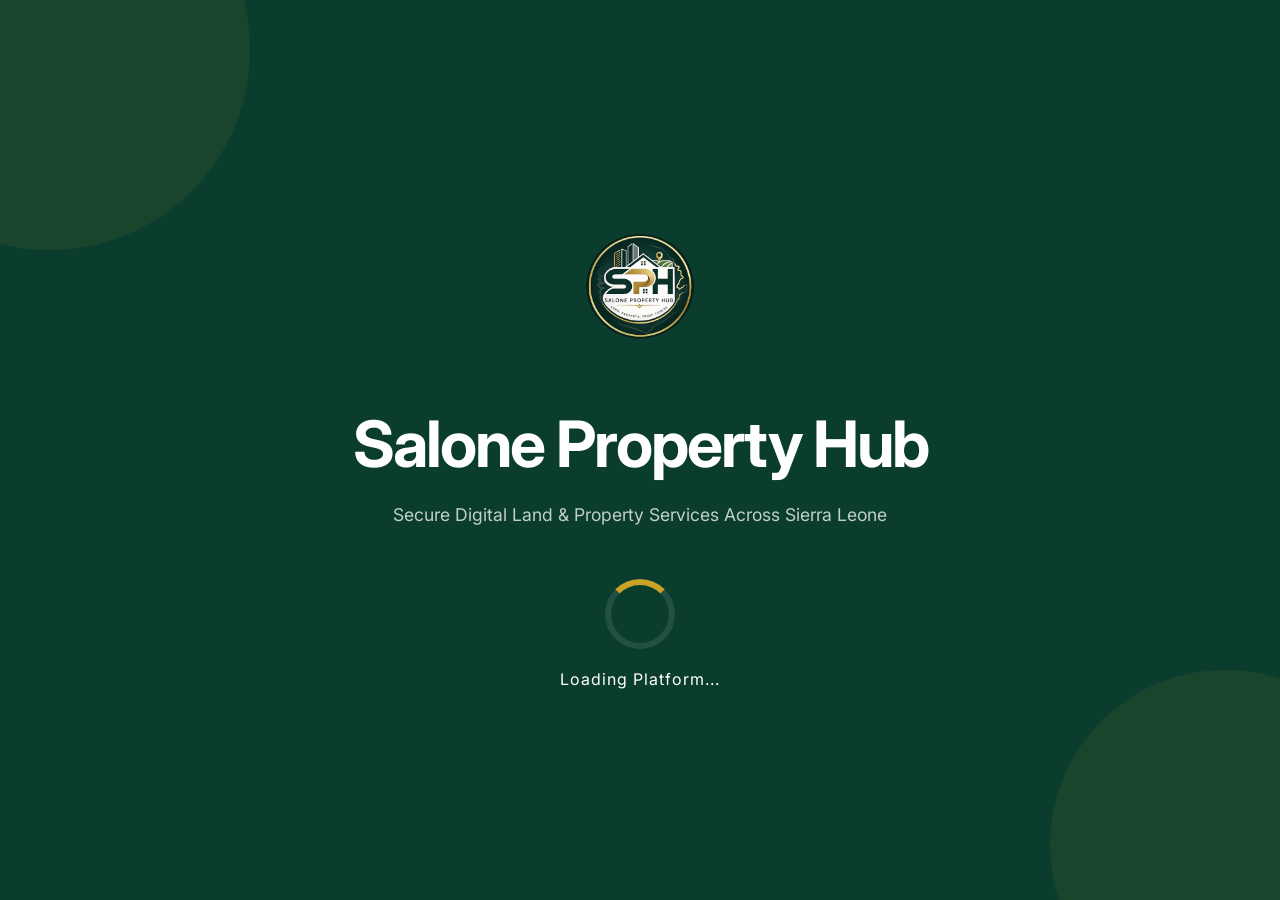
==== commit 83723ffe: "feat: update the splash screen to index.html" ====
--- a/index.html
+++ b/index.html
@@ -3,1041 +3,58 @@
 <head>
     <meta charset="UTF-8">
     <meta name="viewport" content="width=device-width, initial-scale=1.0">
-    <title>Salone Property Hub | Home</title>
 
-    <link rel="stylesheet" href="css/index.css">
-    <link rel="stylesheet" href="https://cdnjs.cloudflare.com/ajax/libs/font-awesome/6.5.1/css/all.min.css">
-    <link href="https://fonts.googleapis.com/css2?family=Inter:wght@300;400;500;600;700;800&display=swap" rel="stylesheet">
+    <title>Salone Property Hub</title>
+
+    <!-- CSS -->
+    <link rel="stylesheet" href="css/splash.css">
+
+    <!-- Google Font -->
+    <link href="https://fonts.googleapis.com/css2?family=Inter:wght@300;400;500;600;700&display=swap" rel="stylesheet">
 </head>
+
 <body>
 
-<!-- ================= NAVBAR ================= -->
+    <section class="splash-container">
 
-<header>
+        <!-- Background Circles -->
+        <div class="circle one"></div>
+        <div class="circle two"></div>
 
-    <nav class="navbar">
+        <!-- Sierra Leone Shape -->
+        <div class="map-outline"></div>
 
-        <a href="index.html" class="logo-area">
-            <img src="images/logo.png" alt="SPH Logo">
-            <span>Salone Property Hub</span>
-        </a>
+        <!-- Main Content -->
+        <div class="content">
 
-        <button class="hamburger" aria-label="Toggle navigation">
-            <span></span>
-            <span></span>
-            <span></span>
-        </button>
+            <!-- Logo -->
+            <img src="images/logo.png"
+                 alt="SPH Logo"
+                 class="logo">
 
-        <ul class="nav-links">
-            <li><a class="hov" href="index.html" class="active">Home</a></li>
-            <li><a class="hov" href="about.html">About</a></li>
-            <li><a class="hov" href="services.html">Services</a></li>
-            <li><a class="hov" href="properties.html">Properties</a></li>
-            <li><a class="hov" href="surveyors.html">Surveyors</a></li>
-            <li><a class="hov" href="contact.html">Contact</a></li>
-            <li class="nav-buttons-mobile">
-                <a href="#" class="dashboard-btn">Dashboard</a>
-                <a href="login.html" class="logout-btn">Logout</a>
-            </li>
-        </ul>
+            <!-- Heading -->
+            <h1>Salone Property Hub</h1>
 
-        <div class="nav-buttons">
-            <a href="#" class="dashboard-btn">Dashboard</a>
-            <a href="login.html" class="logout-btn">Logout</a>
-        </div>
+            <!-- Tagline -->
+            <p>
+                Secure Digital Land & Property Services
+                Across Sierra Leone
+            </p>
 
-    </nav>
+            <!-- Loader -->
+            <div class="loader"></div>
 
-</header>
-
-<!-- ================= HERO ================= -->
-
-<section class="hero">
-
-    <div class="hero-content">
-
-        <span class="hero-badge">
-            <i class="fa-solid fa-landmark"></i>
-            Verified Land, Property & Ownership Services
-        </span>
-
-        <h1>
-            Secure Digital Land & Property Services
-            in Sierra Leone
-        </h1>
-
-        <p>
-            Buy, sell, verify and manage land and property securely through Sierra Leone’s trusted digital property marketplace.
-        </p>
-
-        <div class="hero-buttons">
-
-            <a href="#featured-lands" class="primary-btn">
-                View Available Lands
-            </a>
-
-            <a href="services.html" class="secondary-btn">
-                Apply For Land Lease
-            </a>
-
-            <a href="verify.html" class="secondary-btn">
-                Verify Property
-            </a>
+            <!-- Loading Text -->
+            <span class="loading-text">
+                Loading Platform...
+            </span>
 
         </div>
 
-    </div>
+    </section>
 
-    <div class="hero-image">
-        <img src="./images/home/hero 3.jpg" alt="Sierra Leone Landscape">
-    </div>
-
-</section>
-
-<!-- ================= SEARCH SECTION ================= -->
-
-<section class="property-search">
-
-    <div class="search-tabs">
-        <button class="active">
-            Looking For Property?
-        </button>
-    </div>
-
-    <div class="search-form">
-
-        <select>
-            <option>Select District</option>
-            <option>Western Urban</option>
-            <option>Western Rural</option>
-            <option>Bo</option>
-            <option>Bombali</option>
-            <option>Bonthe</option>
-            <option>Falaba</option>
-            <option>Kailahun</option>
-            <option>Kambia</option>
-            <option>Karene</option>
-            <option>Kenema</option>
-            <option>Koinadugu</option>
-            <option>Kono</option>
-            <option>Moyamba</option>
-            <option>Port Loko</option>
-            <option>Pujehun</option>
-            <option>Tonkolili</option>
-        </select>
-
-        <select>
-            <option>Property Type</option>
-            <option>Land</option>
-            <option>House</option>
-        </select>
-
-        <select>
-            <option>Any Price</option>
-            <option>Below Le 100,000</option>
-            <option>Le 100,000 - 500,000</option>
-            <option>Le 500,000+</option>
-        </select>
-
-        <button class="search-btn">
-            Search
-        </button>
-
-    </div>
-
-</section>
-
-<!-- ================= LIST PROPERTY CTA ================= -->
-
-<section class="list-property">
-
-    <div>
-        <h2>Ready To List Your Property?</h2>
-
-        <p>
-            Reach thousands of potential buyers and investors across Sierra Leone.
-        </p>
-    </div>
-
-    <button id="openListingModal">
-        Get Started
-        <i class="fa-solid fa-arrow-right"></i>
-    </button>
-
-</section>
-
-<!-- ================= STATS ================= -->
-
-<section class="stats-wrapper">
-
-    <div class="section-header">
-
-        <h2>Trusted Across Sierra Leone</h2>
-
-        <p>
-            Thousands of users rely on Salone Property Hub to buy, sell and verify land and property securely.
-        </p>
-
-    </div>
-
-    <div class="stats-section">
-
-        <div class="stat-card">
-            <h2>5,000+</h2>
-            <p>Registered Properties</p>
-        </div>
-
-        <div class="stat-card">
-            <h2>3,500+</h2>
-            <p>Verified Records</p>
-        </div>
-
-        <div class="stat-card">
-            <h2>2,000+</h2>
-            <p>Applications Processed</p>
-        </div>
-
-        <div class="stat-card">
-            <h2>16</h2>
-            <p>District Coverage</p>
-        </div>
-
-    </div>
-
-</section>
-
-<!-- ================= FEATURED LANDS ================= -->
-
-<section id="featured-lands" class="featured-lands">
-
-    <div class="section-header">
-
-        <h2>Featured Lands</h2>
-
-        <p>
-            Explore verified land opportunities across Sierra Leone.
-        </p>
-
-    </div>
-
-    <div class="slider-wrapper">
-
-        <button class="slide-btn land-prev">
-            &#10094;
-        </button>
-
-        <div class="land-slider">
-
-            <!-- LAND 1 -->
-            <div class="land-card">
-                <img src="./images/home/land 1.jpg" alt="">
-                <h3>Waterloo</h3>
-                <p>2 Acres</p>
-                <span>Le 250,000</span>
-                <button class="details-btn">View Details</button>
-            </div>
-
-            <!-- LAND 2 -->
-            <div class="land-card">
-                <img src="./images/home/land 2.jpg" alt="">
-                <h3>Bo City</h3>
-                <p>1.5 Acres</p>
-                <span>Le 180,000</span>
-                <button class="details-btn">View Details</button>
-            </div>
-
-            <!-- LAND 3 -->
-            <div class="land-card">
-                <img src="./images/home/land 3.jpg" alt="">
-                <h3>Makeni</h3>
-                <p>3 Acres</p>
-                <span>Le 400,000</span>
-                <button class="details-btn">View Details</button>
-            </div>
-
-            <!-- LAND 4 -->
-            <div class="land-card">
-                <img src="./images/home/land 4.jpg" alt="">
-                <h3>Kono</h3>
-                <p>2.5 Acres</p>
-                <span>Le 350,000</span>
-                <button class="details-btn">View Details</button>
-            </div>
-
-            <!-- LAND 5 -->
-            <div class="land-card">
-                <img src="./images/home/land 5.jpg" alt="">
-                <h3>Kenema</h3>
-                <p>4 Acres</p>
-                <span>Le 450,000</span>
-                <button class="details-btn">View Details</button>
-            </div>
-
-            <!-- LAND 6 -->
-            <div class="land-card">
-                <img src="./images/home/land 6.jpg" alt="">
-                <h3>Port Loko</h3>
-                <p>1 Acre</p>
-                <span>Le 150,000</span>
-                <button class="details-btn">View Details</button>
-            </div>
-
-        </div>
-
-        <button class="slide-btn land-next">
-            &#10095;
-        </button>
-
-    </div>
-
-</section>
-
-<!-- ================= GOVERNMENT SERVICES ================= -->
-
-<section class="services-section">
-
-    <div class="section-header">
-        <h2>Government Services</h2>
-    </div>
-
-    <div class="services-grid">
-
-        <div class="service-card">
-            <h3>Land Lease</h3>
-            <p>Apply online for lease acquisition.</p>
-        </div>
-
-        <div class="service-card">
-            <h3>Freehold Application</h3>
-            <p>Submit freehold ownership requests.</p>
-        </div>
-
-        <div class="service-card">
-            <h3>Land Verification</h3>
-            <p>Verify ownership before purchasing.</p>
-        </div>
-
-        <div class="service-card">
-            <h3>Survey Booking</h3>
-            <p>Book licensed surveyors nationwide.</p>
-        </div>
-
-    </div>
-
-</section>
-
-<!-- ================= FEATURED PROPERTIES ================= -->
-
-<section class="featured-properties">
-
-    <div class="section-header">
-
-        <h2>Featured Properties</h2>
-        <p>
-            Discover verified houses and commercial properties across Sierra Leone.
-        </p>
-        
-        <a  href="properties.html" class="view-more">
-            View More →
-        </a>
-
-    </div>
-
-    <div class="slider-wrapper">
-
-        <button class="slide-btn property-prev">
-            &#10094;
-        </button>
-
-        <div class="property-slider">
-
-            <div class="property-card">
-                <img src="images/home/property 1.jpg" alt="">
-                <h3>Modern Family House</h3>
-                <p>Aberdeen, Freetown</p>
-                <span>Le 850,000</span>
-                <button class="details-btn">View Details</button>
-            </div>
-
-            <div class="property-card">
-                <img src="images/home/property 2.jpg" alt="">
-                <h3>Luxury Villa</h3>
-                <p>Lumley</p>
-                <span>Le 1,500,000</span>
-                <button class="details-btn">View Details</button>
-            </div>
-
-            <div class="property-card">
-                <img src="images/home/property 3.jpg" alt="">
-                <h3>3 Bedroom Apartment</h3>
-                <p>Bo City</p>
-                <span>Le 500,000</span>
-                <button class="details-btn">View Details</button>
-            </div>
-
-            <div class="property-card">
-                <img src="images/home/property 4.jpg" alt="">
-                <h3>Beach House</h3>
-                <p>Tokeh</p>
-                <span>Le 1,200,000</span>
-                <button class="details-btn">View Details</button>
-            </div>
-
-            <div class="property-card">
-                <img src="images/home/property 5.jpg" alt="">
-                <h3>Executive Duplex</h3>
-                <p>Hill Station</p>
-                <span>Le 950,000</span>
-                <button class="details-btn">View Details</button>
-            </div>
-
-            <div class="property-card">
-                <img src="images/home/property 6.jpg" alt="">
-                <h3>Commercial Building</h3>
-                <p>Central Freetown</p>
-                <span>Le 2,500,000</span>
-                <button class="details-btn">View Details</button>
-            </div>
-
-        </div>
-
-        <button class="slide-btn property-next">
-            &#10095;
-        </button>
-
-    </div>
-
-</section>
-
-<!-- ================= HOW IT WORKS ================= -->
-
-<section class="how-it-works">
-
-    <div class="section-header">
-        <h2>How It Works</h2>
-        <p>
-            Complete your property journey in a few simple steps.
-        </p>
-    </div>
-
-    <div class="steps">
-
-        <div class="step-card">
-            <span>1</span>
-            <h3>Register</h3>
-            <p>Create your secure account on Salone Property Hub.</p>
-        </div>
-
-        <div class="step-card">
-            <span>2</span>
-            <h3>Search</h3>
-            <p>Browse verified lands and properties.</p>
-        </div>
-
-        <div class="step-card">
-            <span>3</span>
-            <h3>Verify Ownership</h3>
-            <p>Confirm ownership and legal records online.</p>
-        </div>
-
-        <div class="step-card">
-            <span>4</span>
-            <h3>Apply Online</h3>
-            <p>Submit applications digitally.</p>
-        </div>
-
-        <div class="step-card">
-            <span>5</span>
-            <h3>Track Progress</h3>
-            <p>Monitor applications in real time.</p>
-        </div>
-
-    </div>
-
-</section>
-
-<!-- ================= TESTIMONIALS ================= -->
-
-<section class="testimonials">
-
-    <div class="section-header">
-
-        <h2>What Our Users Say</h2>
-
-        <p>
-            Trusted by property buyers, investors and homeowners nationwide.
-        </p>
-
-    </div>
-
-    <div class="testimonial-slider">
-
-        <div class="testimonial-card">
-
-            <div class="testimonial-header">
-
-                <img src="images/home/user 1.jpg" alt="">
-
-                <div class="testimonial-user">
-                    <h4>Fatmata Sow</h4>
-                    <span><b style="color: rgba(201, 171, 5, 0.945);">Property Investor</b></span>
-                </div>
-
-            </div>
-
-            <p>
-                Salone Property Hub made verifying land ownership extremely easy.
-                I completed my purchase with confidence.
-            </p>
-
-        </div>
-
-        <div class="testimonial-card">
-            <div class="testimonial-header">
-                <img src="images/home/user 2.jpg" alt="">
-
-                <div class="testimonial-user">
-                    <h4>David Fornah</h4>
-                    <span><b style="color: rgba(201, 171, 5, 0.945);">Business Owner</b></span>
-                </div>
-            </div>
-            
-            <p>
-                The platform helped me avoid purchasing disputed land.
-                The verification process was fast and reliable.
-            </p>
-
-        </div>
-
-        <div class="testimonial-card">
-            <div class="testimonial-header">
-                <img src="images/home/user 3.jpg" alt="">
-                <div class="testimonial-user">
-                    <h4>Sheku Wahid Kamara</h4>
-                    <span><b style="color: rgba(201, 171, 5, 0.945);">Home Buyer</b></span>
-                </div>
-            </div>
-
-            <p>
-                Finding property and verifying documents in one place
-                saved me a lot of time and money.
-            </p>
-
-        </div>
-
-        <div class="testimonial-card">
-            <div class="testimonial-header">    
-                <img src="./images/home/user4.jpg" alt="">
-
-                <div class="testimonial-user">
-                    <h4>Joseph Bangura</h4>
-                    <span><b style="color: rgba(201, 171, 5, 0.945);">Land Owner</b></span>
-                </div>
-            </div>
-
-            <p>
-                Listing my property was simple and I received inquiries
-                within a few days.
-            </p>
-
-        </div>
-
-    </div>
-
-</section>
-
-<!-- ================= FOOTER ================= -->
-
-<footer>
-
-    <div class="footer-grid">
-
-        <div>
-
-            <h3>Salone Property Hub</h3>
-
-            <p>
-                Secure Digital Property Services for Sierra Leone.
-            </p>
-
-        </div>
-
-        <div>
-
-            <h3>Quick Links</h3>
-
-            <a href="about.html">About</a>
-            <a href="services.html">Services</a>
-            <a href="properties.html">Properties</a>
-
-        </div>
-
-        <div>
-
-            <h3>Land Services</h3>
-
-            <a href="lands.html">Available Lands</a>
-            <a href="verify.html">Verify Land</a>
-            <a href="surveyors.html">Surveyors</a>
-
-        </div>
-
-        <div>
-
-            <h3>Contact</h3>
-
-            <div class="contact-item">
-                <i class="fa-solid fa-phone"></i>
-                <span>+232 76 123 456</span>
-            </div>
-
-            <div class="contact-item">
-                <i class="fa-solid fa-envelope"></i>
-                <span>info@sph.gov.sl</span>
-            </div>
-
-            <div class="contact-item">
-                <i class="fa-solid fa-location-dot"></i>
-                <span>Freetown, Sierra Leone</span>
-            </div>
-
-        </div>
-
-    </div>
-
-    <div class="copyright">
-        © 2026 Salone Property Hub. All Rights Reserved.
-    </div>
-
-</footer>
-
-<!-- ================= LAND DETAILS MODAL ================= -->
-
-<div class="modal" id="landModal">
-
-    <div class="modal-content large-modal">
-
-        <span class="close-modal">&times;</span>
-
-        <img
-            id="landModalImage"
-            src="images/lands/land1.jpg"
-            alt="Land Image"
-        >
-
-        <div class="modal-details">
-
-            <h2 id="landTitle">
-                Waterloo Development Land
-            </h2>
-
-            <div class="detail-grid">
-
-                <div>
-                    <strong>Location:</strong>
-                    <span id="landLocation">
-                        Waterloo, Western Rural
-                    </span>
-                </div>
-
-                <div>
-                    <strong>Price:</strong>
-                    <span id="landPrice">
-                        Le 250,000
-                    </span>
-                </div>
-
-                <div>
-                    <strong>Size:</strong>
-                    <span id="landSize">
-                        2 Acres
-                    </span>
-                </div>
-
-                <div>
-                    <strong>Status:</strong>
-                    <span id="landStatus">
-                        Available
-                    </span>
-                </div>
-
-            </div>
-
-            <h3>Description</h3>
-
-            <p id="landDescription">
-
-                Prime development land situated in Waterloo with
-                excellent road access, verified ownership documents,
-                survey plan and strong investment potential.
-
-            </p>
-
-            <h3>Features</h3>
-
-            <ul>
-
-                <li>Verified Ownership Documents</li>
-                <li>Survey Plan Available</li>
-                <li>Road Access</li>
-                <li>Electricity Available</li>
-                <li>Suitable For Residential Development</li>
-                <li>Government Approved Area</li>
-
-            </ul>
-
-            <h3>Owner Information</h3>
-
-            <div class="seller-info">
-
-                <p>
-                    <strong>Owner:</strong>
-                    Ibrahim Sesay
-                </p>
-
-                <p>
-                    <strong>Phone:</strong>
-                    +232 76 123456
-                </p>
-
-                <p>
-                    <strong>Email:</strong>
-                    ibrahimsesay@gmail.com
-                </p>
-
-            </div>
-
-            <div class="contact-actions">
-
-                <a href="tel:+23276123456" class="call-btn">
-                    Call Owner
-                </a>
-
-                <a href="mailto:ibrahimsesay@gmail.com" class="email-btn">
-                    Email Owner
-                </a>
-
-            </div>
-
-        </div>
-
-    </div>
-
-</div>
-
-<!-- ================= PROPERTY DETAILS MODAL ================= -->
-
-<div class="modal" id="propertyModal">
-
-    <div class="modal-content large-modal">
-
-        <span class="close-modal">&times;</span>
-
-        <img
-            id="propertyModalImage"
-            src="images/properties/property1.jpg"
-            alt="Property Image"
-        >
-
-        <div class="modal-details">
-
-            <h2 id="propertyTitle">
-                Modern Family House
-            </h2>
-
-            <div class="detail-grid">
-
-                <div>
-                    <strong>Location:</strong>
-                    <span id="propertyLocation">
-                        Aberdeen, Freetown
-                    </span>
-                </div>
-
-                <div>
-                    <strong>Price:</strong>
-                    <span id="propertyPrice">
-                        Le 850,000
-                    </span>
-                </div>
-
-                <div>
-                    <strong>Bedrooms:</strong>
-                    <span id="propertyBedrooms">
-                        4 Bedrooms
-                    </span>
-                </div>
-
-                <div>
-                    <strong>Bathrooms:</strong>
-                    <span id="propertyBathrooms">
-                        3 Bathrooms
-                    </span>
-                </div>
-
-            </div>
-
-            <h3>Description</h3>
-
-            <p id="propertyDescription">
-
-                Beautiful family residence located in Aberdeen.
-                Features spacious living areas, modern kitchen,
-                secure compound, parking area and uninterrupted
-                water supply.
-
-            </p>
-
-            <h3>Property Features</h3>
-
-            <ul id="propertyFeatures">
-
-                <li>Verified Ownership Documents</li>
-
-                <li>Secure Residential Community</li>
-
-                <li>Reliable Water Supply</li>
-
-                <li>Stable Electricity Connection</li>
-
-                <li>Motorable Access Road</li>
-
-                <li>Private Compound</li>
-
-                <li>Excellent Investment Potential</li>
-
-                <li>Ready For Immediate Occupancy</li>
-
-            </ul>
-
-            <h3>Seller Information</h3>
-
-            <div class="seller-info">
-
-                <p>
-                    <strong>Seller:</strong>
-                    Mariama Kamara
-                </p>
-
-                <p>
-                    <strong>Phone:</strong>
-                    +232 78 654321
-                </p>
-
-                <p>
-                    <strong>Email:</strong>
-                    mariamakamara@gmail.com
-                </p>
-
-            </div>
-
-            <div class="contact-actions">
-
-                <a href="tel:+23278654321" class="call-btn">
-                    Call Seller
-                </a>
-
-                <a href="mailto:mariamakamara@gmail.com" class="email-btn">
-                    Email Seller
-                </a>
-
-            </div>
-
-        </div>
-
-    </div>
-
-</div>
-
-<!-- ================= PROPERTY LISTING MODAL ================= -->
-
-<div class="modal" id="listingModal">
-
-    <div class="modal-content listing-modal">
-
-        <span class="close-listing">&times;</span>
-
-        <h2>List Your Property</h2>
-
-        <p>
-            Complete the form below to advertise your land or property.
-        </p>
-
-        <form id="listingForm">
-
-            <div class="form-row">
-
-                <div class="form-group">
-
-                    <label>Full Name</label>
-
-                    <input
-                        type="text"
-                        placeholder="Enter Full Name"
-                    >
-
-                </div>
-
-                <div class="form-group">
-
-                    <label>Phone Number</label>
-
-                    <input
-                        type="tel"
-                        placeholder="+232"
-                    >
-
-                </div>
-
-            </div>
-
-            <div class="form-group">
-
-                <label>Email Address</label>
-
-                <input
-                    type="email"
-                    placeholder="Enter Email Address"
-                >
-
-            </div>
-
-            <div class="form-group">
-
-                <label>Property Title</label>
-
-                <input
-                    type="text"
-                    placeholder="e.g. Luxury Villa"
-                >
-
-            </div>
-
-            <div class="form-row">
-
-                <div class="form-group">
-
-                    <label>Property Type</label>
-
-                    <select>
-
-                        <option>Select Type</option>
-                        <option>Land</option>
-                        <option>House</option>
-
-                    </select>
-
-                </div>
-
-                <div class="form-group">
-
-                    <label>District</label>
-
-                    <select>
-
-                        <option>Select District</option>
-
-                        <option>Western Urban</option>
-                        <option>Western Rural</option>
-                        <option>Bo</option>
-                        <option>Bombali</option>
-                        <option>Bonthe</option>
-                        <option>Falaba</option>
-                        <option>Kailahun</option>
-                        <option>Kambia</option>
-                        <option>Karene</option>
-                        <option>Kenema</option>
-                        <option>Koinadugu</option>
-                        <option>Kono</option>
-                        <option>Moyamba</option>
-                        <option>Port Loko</option>
-                        <option>Pujehun</option>
-                        <option>Tonkolili</option>
-
-                    </select>
-
-                </div>
-
-            </div>
-
-            <div class="form-group">
-
-                <label>Specific Location</label>
-
-                <input
-                    type="text"
-                    placeholder="Enter Exact Location"
-                >
-
-            </div>
-
-            <div class="form-row">
-
-                <div class="form-group">
-
-                    <label>Price</label>
-
-                    <input
-                        type="number"
-                        placeholder="Property Price"
-                    >
-
-                </div>
-
-                <div class="form-group">
-
-                    <label>Size</label>
-
-                    <input
-                        type="text"
-                        placeholder="e.g. 2 Acres"
-                    >
-
-                </div>
-
-            </div>
-
-            <div class="form-group">
-
-                <label>Description</label>
-
-                <textarea
-                    rows="5"
-                    placeholder="Describe your property"
-                ></textarea>
-
-            </div>
-
-            <div class="form-group">
-
-                <label>Upload Property Image</label>
-
-                <input type="file">
-
-            </div>
-
-            <div class="form-group">
-
-                <label>Upload Ownership Document</label>
-
-                <input type="file">
-
-            </div>
-
-            <button
-                type="submit"
-                class="primary-btn full-btn"
-            >
-                Submit Property
-            </button>
-
-        </form>
-
-    </div>
-
-</div>
-
-<script src="js/home.js"></script>
+    <!-- JavaScript -->
+    <script src="js/splash.js"></script>
 
 </body>
-</html>+</html>
--- a/css/splash.css
+++ b/css/splash.css
@@ -0,0 +1,217 @@
+*{
+    margin: 0;
+    padding: 0;
+    box-sizing: border-box;
+}
+
+/* BODY */  
+
+body{
+    font-family: 'Inter', sans-serif;
+    background: #0B3D2E;
+    overflow: hidden;
+}
+
+/* SPLASH CONTAINER */
+
+.splash-container{
+    width: 100%;
+    height: 100vh;
+
+    position: relative;
+
+    display: flex;
+    justify-content: center;
+    align-items: center;
+
+    overflow: hidden;
+}
+
+/* BACKGROUND CIRCLES */
+
+.circle{
+    position: absolute;
+    border-radius: 50%;
+    background: rgba(201, 162, 39, 0.08);
+}
+
+.circle.one{
+    width: 400px;
+    height: 400px;
+
+    top: -150px;
+    left: -150px;
+}
+
+.circle.two{
+    width: 350px;
+    height: 350px;
+
+    bottom: -120px;
+    right: -120px;
+}
+
+/* MAP OUTLINE */
+
+.map-outline{
+    position: absolute;
+
+    width: 500px;
+    height: 500px;
+
+    border: 2px solid rgba(255,255,255,0.04);
+
+    clip-path: polygon(
+        20% 10%,
+        70% 8%,
+        90% 30%,
+        85% 60%,
+        70% 85%,
+        40% 90%,
+        18% 75%,
+        10% 45%
+    );
+
+    opacity: 0.3;
+}
+
+/* CONTENT */
+
+.content{
+    text-align: center;
+    z-index: 10;
+    padding: 20px;
+}
+
+/* LOGO */
+
+.logo{
+    width: 160px;
+    margin-bottom: 30px;
+
+    animation: floatLogo 3s ease-in-out infinite;
+}
+
+/* TITLE */
+
+.content h1{
+    color: #FFFFFF;
+    font-size: 4rem;
+    font-weight: 700;
+
+    letter-spacing: -2px;
+
+    margin-bottom: 18px;
+}
+
+/* PARAGRAPH */
+
+.content p{
+    color: rgba(255,255,255,0.75);
+
+    font-size: 1.1rem;
+    line-height: 1.7;
+
+    max-width: 600px;
+
+    margin: auto;
+    margin-bottom: 50px;
+}
+
+/* LOADER */
+
+.loader{
+    width: 70px;
+    height: 70px;
+
+    border: 6px solid rgba(255,255,255,0.1);
+    border-top: 6px solid #C9A227;
+
+    border-radius: 50%;
+
+    margin: auto;
+    margin-bottom: 20px;
+
+    animation: spin 1s linear infinite;
+}
+
+/* LOADING TEXT */
+
+.loading-text{
+    color: #FFFFFF;
+    font-size: 1rem;
+    letter-spacing: 1px;
+}
+
+/* SPINNER ANIMATION */
+
+@keyframes spin{
+
+    0%{
+        transform: rotate(0deg);
+    }
+
+    100%{
+        transform: rotate(360deg);
+    }
+}
+
+/* FLOATING LOGO */
+
+@keyframes floatLogo{
+
+    0%{
+        transform: translateY(0px);
+    }
+
+    50%{
+        transform: translateY(-10px);
+    }
+
+    100%{
+        transform: translateY(0px);
+    }
+}
+
+/* RESPONSIVE DESIGN */
+
+@media(max-width: 768px){
+
+    .logo{
+        width: 120px;
+    }
+
+    .content h1{
+        font-size: 2.5rem;
+    }
+
+    .content p{
+        font-size: 1rem;
+    }
+
+    .loader{
+        width: 60px;
+        height: 60px;
+    }
+
+    .map-outline{
+        width: 320px;
+        height: 320px;
+    }
+}
+
+@media(max-width: 480px){
+
+    .content h1{
+        font-size: 2rem;
+    }
+
+    .content p{
+        font-size: 0.95rem;
+    }
+
+    .logo{
+        width: 100px;
+    }
+}
+
